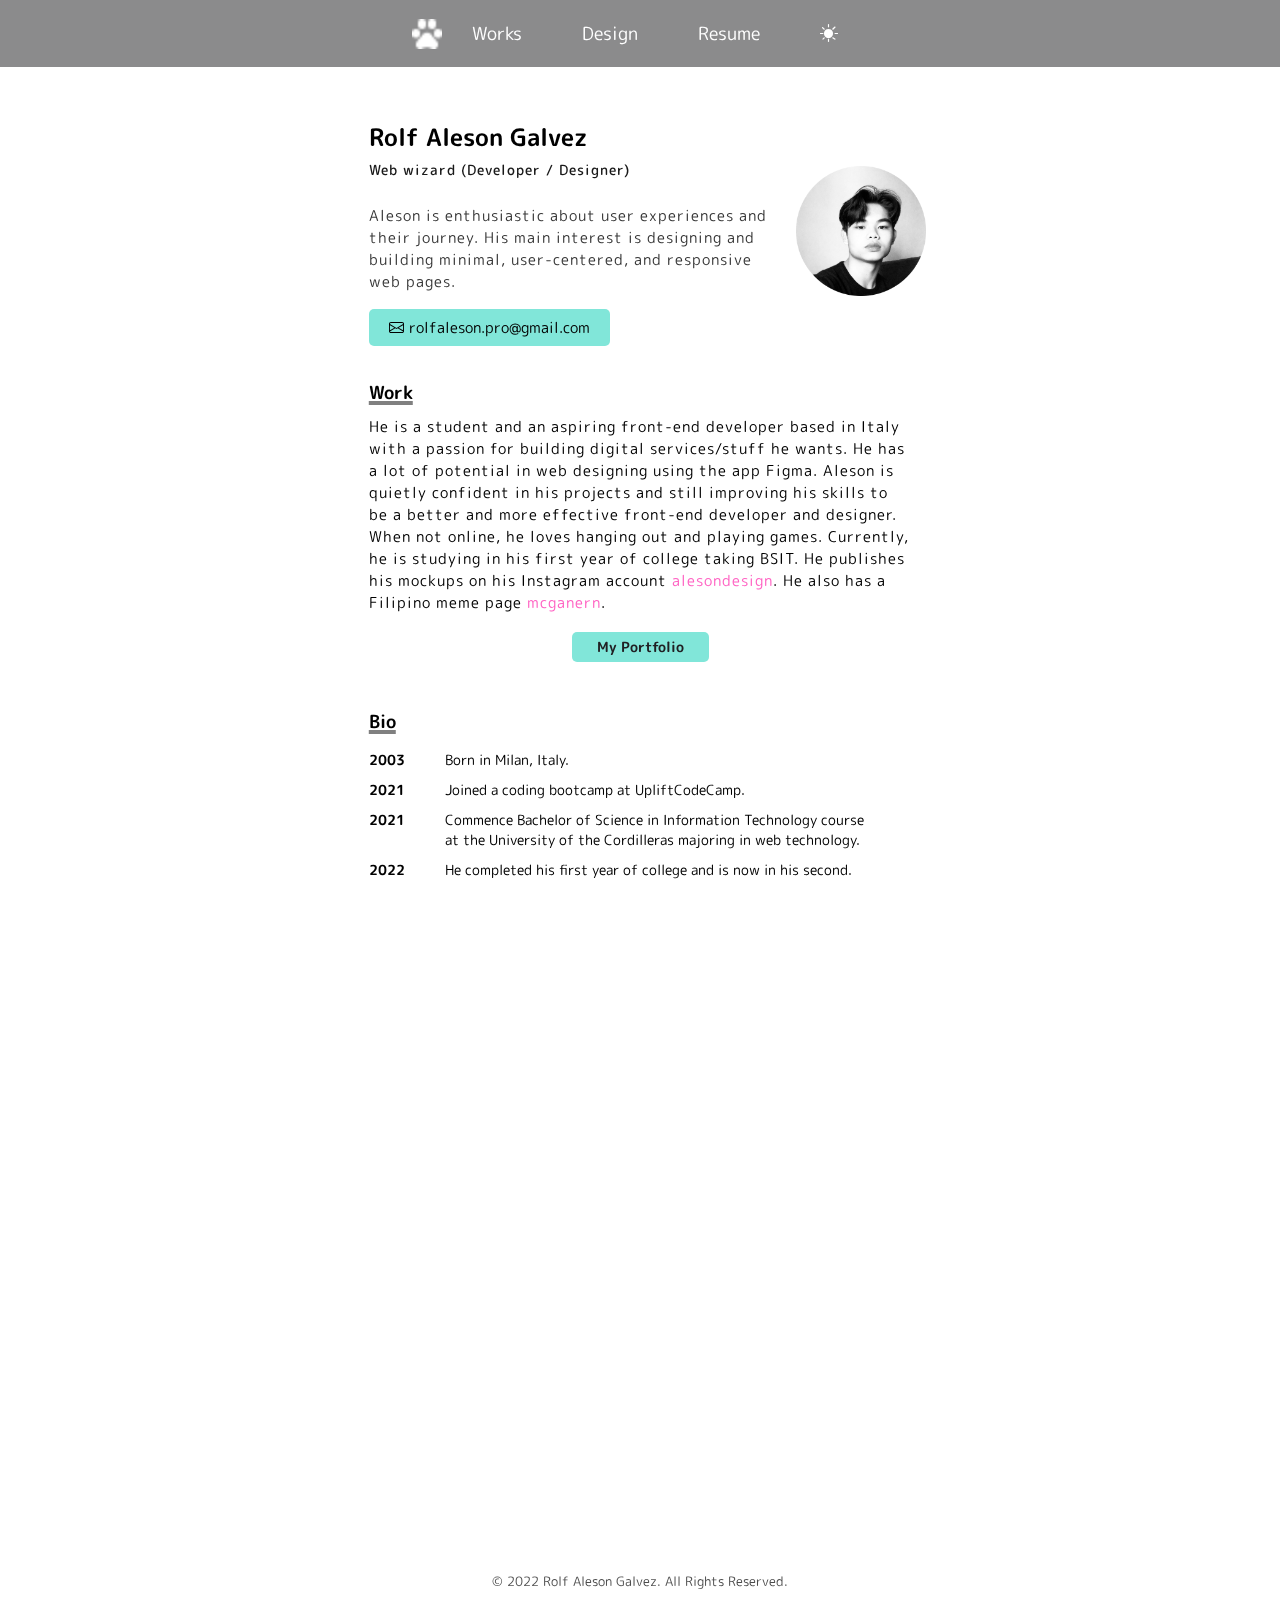
==== index.html @ 10080a2c "feat add new logo" ====
<!DOCTYPE html>
<html lang="en">
<head>
    <meta charset="UTF-8">
    <meta http-equiv="X-UA-Compatible" content="IE=edge">
    <meta name="viewport" content="width=device-width, initial-scale=1.0">
    <title>Rolf Aleson Galvez - Homepage</title>
    <link rel="shortcut icon" href="img/favicon.ico" type="image/x-icon">
    <link rel="stylesheet" href="css/home.css">
    <link href="https://fonts.googleapis.com/css2?family=M+PLUS+Rounded+1c:wght@400;500;900" rel="stylesheet">
    <link rel="stylesheet" href="https://cdn.jsdelivr.net/npm/bootstrap-icons@1.3.0/font/bootstrap-icons.css" />
    <link rel="stylesheet" href="https://cdnjs.cloudflare.com/ajax/libs/font-awesome/5.15.3/css/all.min.css"
        integrity="sha512-iBBXm8fW90+nuLcSKlbmrPcLa0OT92xO1BIsZ+ywDWZCvqsWgccV3gFoRBv0z+8dLJgyAHIhR35VZc2oM/gI1w=="
        crossorigin="anonymous" referrerpolicy="no-referrer" />
    <link href="https://unpkg.com/aos@2.3.1/dist/aos.css" rel="stylesheet">
    <link rel="stylesheet" href="https://cdnjs.cloudflare.com/ajax/libs/font-awesome/6.2.1/css/all.min.css">
    <script src="main.js" defer></script>
</head>
<body>
    <!-- NAVIGATION BAR -->
    <header class="header">
        <a href="index.html" class="logo"><img src="img/logo.png" alt=""></a>
        <input class="menu-btn" type="checkbox" id="menu-btn">
        <label class="menu-icon" for="menu-btn"><span class="nav-icon"></span></label>
        <ul class="menu">
            <li><a href="works.html">Works</a></li>
            <li><a href="design.html">Design</a></li>
            <li><a href="#">Resume</a></li>
            <li><a href="#"><i class="bi bi-brightness-high-fill" id="toggleDark"></i></a></li>
            <!-- <li><a href="#"><i class="fas fa-moon fa-1x"></i></a></li> -->
        </ul>  
    </header>

    <!-- HERO SECTION -->
    <div data-aos="fade-up"  data-aos-duration="1000" class="wrapper">
        <div class="section">
            <div class="profile-info">
                <div class="profile-left section">
                    <h1 class="title">Rolf Aleson Galvez</h1>
                    <p class="sub-title">Web wizard (Developer / Designer)</p>
                    <p>Aleson is enthusiastic about user experiences and their journey. His main interest is designing and building minimal,
                    user-centered, and responsive web pages.</p>
                    <a href="mailto:rolfaleson.pro@gmail.com"><i class="bi bi-envelope"></i>rolfaleson.pro@gmail.com</a>
                </div>
                <div class="profile-right">
                    <img src="img/profile.png" alt="picture of aleson">
                </div>
            </div>

            <!-- WORK SECTION -->
            <div class="section section-info">
                 <div class="work">
                    <h3>Work</h3>
                    <p>He is a student and an aspiring front-end developer based in Italy with a passion for building digital services/stuff he
                    wants. He has a lot of potential in web designing using the app Figma. Aleson is quietly confident in his projects and
                    still improving his skills to be a better and more effective front-end developer and designer. When not online, he loves
                    hanging out and playing games. Currently, he is studying in his first year of college taking BSIT. He publishes his
                    mockups on his Instagram account <a class="social-links"
                        href="https://www.instagram.com/alesondesign/?hl=en">alesondesign</a>. He also has a Filipino meme page
                         <a class="social-links" href="https://www.instagram.com/mcganern/?hl=en">mcganern</a>.</p>
                    <div class="button">
                        <a class="btn" href="works.html">My Portfolio</a>
                    </div>
                 </div>
            </div>

            <!-- BIO -->
            <div  data-aos="fade-up"  data-aos-duration="1000" class="section section-info">
                <div class="bio">
                    <h3>Bio</h3>
                    <div class="date">
                        <div class="personal-date-info">
                            <div class="date year">2003</div>
                            <div class="date-info">Born in Milan, Italy.</div>
                        </div>
                        <div class="personal-date-info">
                            <div class="date year">2021</div>
                            <div class="date-info">Joined a coding bootcamp at UpliftCodeCamp.</div>
                        </div>
                        <div class="personal-date-info">
                            <div class="date year">2021</div>
                            <div class="date-info">Commence Bachelor of Science in Information Technology course at the University of the Cordilleras majoring in web
                            technology.</div>
                        </div>
                        <div class="personal-date-info">
                            <div class="date year">2022</div>
                            <div class="date-info">He completed his first year of college and is now in his second.</div>
                        </div>
                    </div>
                </div>
            </div>
            <!-- I LOVE -->
            <div  data-aos="fade-up"  data-aos-duration="1000" class="section section-info">
                <div class="work">
                    <h3>I Love</h3>
                    <p>Coding, <a href="https://www.instagram.com/alesondesign/?hl=en" class="social-links">Design</a>, Anime(アニメ),
                        <a href="https://www.instagram.com/alesoncreator/?hl=en" class="social-links">Photography</a>, Sports,
                        Documentaries, <a href="https://open.spotify.com/user/2cn4e4oqsrw6fk15y2fbo2jsf?si=5985468e81e64060"
                            class="social-links">Music</a>, Watching things that I don't understand.
                    </p>
                </div>
            </div>
            <!-- SOCIAL MEDIA -->
            <div  data-aos="fade-up"  data-aos-duration="1000" class="section section-info">
                <div class="social-media">
                    <h3>On the web</h3>
                    <div class="social">
                        <div class="social-accounts">
                            <div class="social-left">
                               <a href="https://github.com/alesonpro"><img src="img/github-icon.png" alt="github logo"></a> 
                            </div>
                            <div class="social-right">
                               <a href="https://github.com/alesonpro">@alesongalvezpro</a> 
                            </div>
                        </div>
                    </div>
                    <div class="social">
                        <div class="social-accounts">
                            <div class="social-left">
                               <a href="https://twitter.com/alesonnnnnnn"><img src="img/twitter-icon.png" alt="twitter logo"></a>
                            </div>
                            <div class="social-right">
                                <a href="https://twitter.com/alesonnnnnnn">@alesonnnnnnn</a>
                            </div>
                        </div>
                    </div>
                    <div class="social">
                        <div class="social-accounts">
                            <div class="social-left">
                               <a href="https://www.instagram.com/alesondesign/?hl=en"><img src="img/instagram-icon.png" alt="instagram logo"></a> 
                            </div>
                            <div class="social-right">
                                <a href="https://www.instagram.com/alesondesign/?hl=en">@alesondesign</a>
                            </div>
                        </div>
                    </div>
                    <div class="social">
                        <div class="social-accounts">
                            <div class="social-left">
                               <a href="https://www.instagram.com/alesondesign/?hl=en"><img src="img/behance-icon.png" alt="behance logo"></a> 
                            </div>
                            <div class="social-right">
                                <a href="https://www.behance.net/alesongalvez">@alesongalvez</a>
                            </div>
                        </div>
                    </div>
                </div>
            </div>
            <div  data-aos="fade-up"  data-aos-duration="1000" class="section section-info">
                <div class="personal-info-section">
                    <div class="homepage-design">
                        <div class="landing-page">
                            <a target="_blank"  href="https://www.behance.net/gallery/149186911/Oyster-Sea-Food-Website"><img class="responsive-image" src="img/home-img-1.png" alt=""></a>
                            <p>Sea Food Restaurant Landing</p>
                        </div>
                        <div class="landing-page">
                            <a target="_blank" href="https://www.behance.net/gallery/149095349/Healthy-Food-Website"><img class="responsive-image" src="img/home-img-2.png" alt=""></a>
                            <p>Vegan Restaurant Landing</p>
                        </div>
                    </div>
                    <div class="button">
                        <a class="btn" href="design.html">Designs</a>
                    </div>
                </div>
            </div>
            <footer>
                <p>© 2022 Rolf Aleson Galvez. All Rights Reserved.</p>
            </footer>
        </div>
    </div> 
</body>
<script src="https://unpkg.com/aos@next/dist/aos.js"></script>
<script>
    AOS.init();
</script>
</html>
---- css/home.css ----
*{
    margin: 0;
    padding: 0;
    box-sizing: border-box;
}


:root{
    --primary: #81E6D9;
    --secondary: #FF63C3;
    --background: #202023;
    --header: #303033;
    --line: #525252;
}

body{
    background-color: var(--background);
    color: white;
    font-family: 'M PLUS Rounded 1c', sans-serif;
    font-size: 18px;
    width: 100%;
    height: 100vh;
}

/* NAVIGATION BAR */
a{
    color: white;
}

.header{
    background-color: var(--header);
    width: 100%;
}

.header ul{
    list-style: none;
    overflow: hidden;
}

.header ul a{
    display: inline-block;
    text-decoration: none;
    padding: 15px;
}

.header ul a:hover{
    text-decoration: underline;
}

.header .logo img{
    width: 30px;
    height: 30px;
}


.header .menu{
    clear: both;
    max-height: 0;
    transition: max-height .2s ease-out;
}

.header .menu-icon{
    padding: 28px 20px;
    position: relative;
    float: right;
    cursor: pointer;
}

.header .menu-icon .nav-icon{
    background: white;
    display: block;
    height: 2px;
    width: 18px;
    position: relative; 
    transition: background .2s ease-out;
}

.header .menu-icon .nav-icon::before{
    background: white;
    content: "";
    display: block;
    height: 100%;
    width: 100%;
    position: absolute;
    transition: all .2s ease-out;
    top: 5px;
}

.header .menu-icon .nav-icon::after{
    background: white;
    content: "";
    display: block;
    height: 100%;
    width: 100%;
    position: absolute;
    transition: all .2s ease-out;
    top: -5px;
}

.header .menu-btn{
    display: none;
}

/* TRANSITION BURGER MENU */

.header .menu-btn:checked ~ .menu{
    max-height: 240px;
}

.header .menu-btn:checked~ .menu-icon .nav-icon{
    background: transparent;
}
.header .menu-btn:checked~ .menu-icon .nav-icon::before{
    transform: rotate(-45deg);
    top:0;
}
.header .menu-btn:checked~ .menu-icon .nav-icon::after{
    transform: rotate(45deg);
    top:0;
}


/* HERO SECTION */
.wrapper{
    width: 100%;
    height: 100%;
}

.section{
    margin: 0 auto;
    padding: 0.9rem;
    max-width: 600px;
}

.section .profile-left .title{
    font-size: 24px;
}

.section .profile-left .sub-title{
    font-size: 14px;
    font-weight: 500;
    line-height: 10px;
    opacity: 0.9;
}

.section .profile-left p{
    font-size: 15px;
    padding: 10px 0;
    letter-spacing: 1px;
    opacity: 0.8;
}

.section .profile-left a{
    font-size: 15px;
    color: var(--primary);
    padding: 10px 0;
}

.profile-info i{
    padding-right: 5px;
}

.profile-right{
    padding-top: 10px;
    text-align: center;
}

.section .profile-right img{
    width: 100%;
    max-width: 130px;
    padding: 10px 0;
}

/* SECTIONS */

/* work */
.section-info h3{
    padding: 10px 0;
    font-size: 18px;
    text-decoration: underline 4px grey;
}

.section-info p{
    font-size: 15px;
    letter-spacing: 1px;
    font-weight: 400;
}

.section-info .social-links{
    color: var(--secondary);
    text-decoration: none;
}

.section-info .social-links:hover{
    text-decoration: underline;
}

.section-info .button{
    display: flex;
    margin-top: 10px;
    justify-content: center;
    align-items: center;
    padding: 8px 0;
    font-size: 14px;
    
}

.section-info .button .btn{
    background-color: var(--primary);
    border-radius: 5px;
    padding: 5px 25px;
    text-decoration: none;
    font-weight: bold;
    color: var(--background);
}

.section-info .button .btn:hover {
    transition: 0.4s ease;
    background-color: #2ADAC3;
}

/* bio */
.personal-date-info {
    display: flex;
    height: 100%;
    align-items: baseline;
    padding: 5px 0;
}

.date {
    font-size: 15px;
    font-weight: bold;
    margin-right: 40px;
    font-weight: 500;
}

.year{
    font-weight: bold;
}

.date-info{
    font-weight: 400;
}

/* social-media */

.social {
    display: flex;
    align-items: center;
    width: 100%;
}

.social-accounts:hover{
    background-color: #81e6d92f;
    border-radius: 5px;
    padding:10px;
}

.social-left img {
    width: 18px;
    height: auto;
    vertical-align: middle;
    cursor: pointer;
}

.social-right a{
    font-size: 15px;
    text-decoration:none;
    cursor: pointer;
    color: var(--primary)
}

.social-accounts {
    display: flex;
    align-items: center;
    gap: 1.3rem;
    height: 100%;
    padding: 10px 0;
}

/* homepage-landing */
.homepage-design {
    display: flex;
    flex-direction: column;
    align-items: center;
    justify-content: center;
    margin-top: 30px;
    gap: 1rem;
}

.homepage-design img {
    max-width: 350px;
    width: 100%;
    height: auto
}

.landing-page p{
    font-size: 13px;
    text-align: center;
}


/* footer-section*/
footer p {
    text-align: center;
    font-size: 13px;
    opacity: 0.7;
    margin-top: 20px;
    height: 50px;
}

/* MEDIA QUERY */

/* NAVIGATION BAR */

/* this size is for ipad resolution 
   above 768px
*/
@media (min-width: 768px){
    .header{
        display: flex;
        justify-content: center; 
        position: fixed;
        z-index: 100;
        background: #20202385;
        backdrop-filter: blur(10px);
    }

    .header .logo{
        font-size: 12px;
        display: flex;
        align-items: center;
    }

    .header li{
        float: left;
    }

    .header li a{
        padding: 20px 30px;
    }

    .header .menu{
        clear: none;
        float: right;
        max-height: none;
    }

    .header .menu-icon{
        display: none;
    }

    .date {
        font-size: 14px;
        margin-right: 40px;
        font-weight: 500;
    }

    .year {
        font-weight: bold;
    }


    /* HERO SECTION */
    .profile-info{
        display: flex;
        justify-content: center;
        align-items: center;
        margin-top: 10vh;
    }

    .profile-info .profile-right img{
        width: 300px;
    }

    .profile-info .profile-left p{
        padding-bottom: 20px;
    }
    
    .section .profile-left a {
        font-size: 15px;
        font-weight: 400;
        color: black;
        background-color: var(--primary);
        border-radius: 5px;
        padding: 8px 20px;
        text-decoration: none;
    }

    .section .profile-left a:hover {
        transition: 0.4s ease;
        background-color: #2ADAC3;
    }

  

    .homepage-design {
        display: flex;
        flex-direction: row;
        align-items: center;
        justify-content: center;
        margin-top: 10px;
        gap: 1rem;
    }

    .homepage-design img {
        width: 100%;
        height: auto
    }

    .landing-page p {
        text-align: center;
    }

}
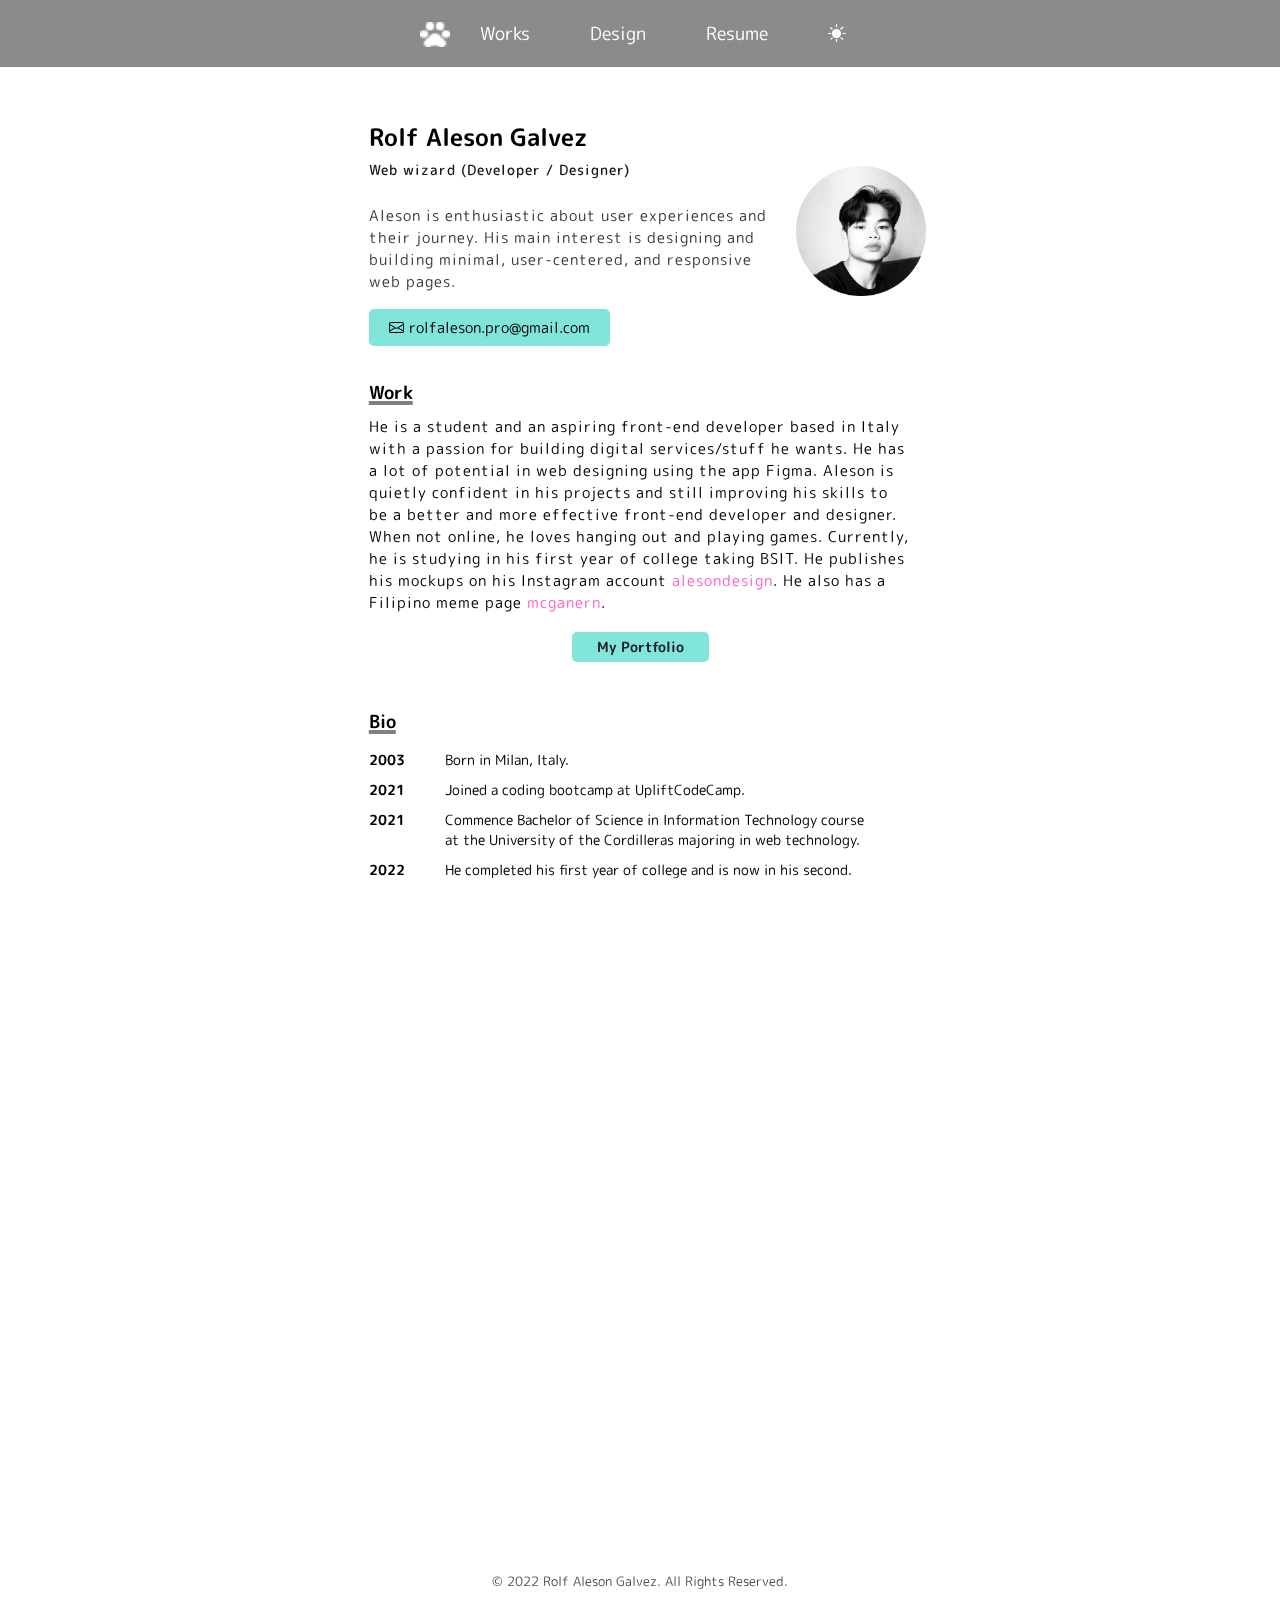
==== commit ea687934: "feat add resume link" ====
--- a/index.html
+++ b/index.html
@@ -25,9 +25,8 @@
         <ul class="menu">
             <li><a href="works.html">Works</a></li>
             <li><a href="design.html">Design</a></li>
-            <li><a href="#">Resume</a></li>
+            <li><a href="resume.pdf" target="_blank">Resume</a></li>
             <li><a href="#"><i class="bi bi-brightness-high-fill" id="toggleDark"></i></a></li>
-            <!-- <li><a href="#"><i class="fas fa-moon fa-1x"></i></a></li> -->
         </ul>  
     </header>
 
--- a/css/home.css
+++ b/css/home.css
@@ -49,9 +49,11 @@
 
 .header .logo img{
     width: 30px;
-    height: 30px;
-}
-
+    height: 25px;
+    margin-top: 15px;
+    margin-left: 15px;
+    margin-right: auto;
+}
 
 .header .menu{
     clear: both;
@@ -332,6 +334,14 @@
         align-items: center;
     }
 
+    .header .logo img {
+        width: 30px;
+        height: 25px;
+        margin-top: 1px;
+        margin-left: 15px;
+        margin-right: auto;
+    }
+
     .header li{
         float: left;
     }
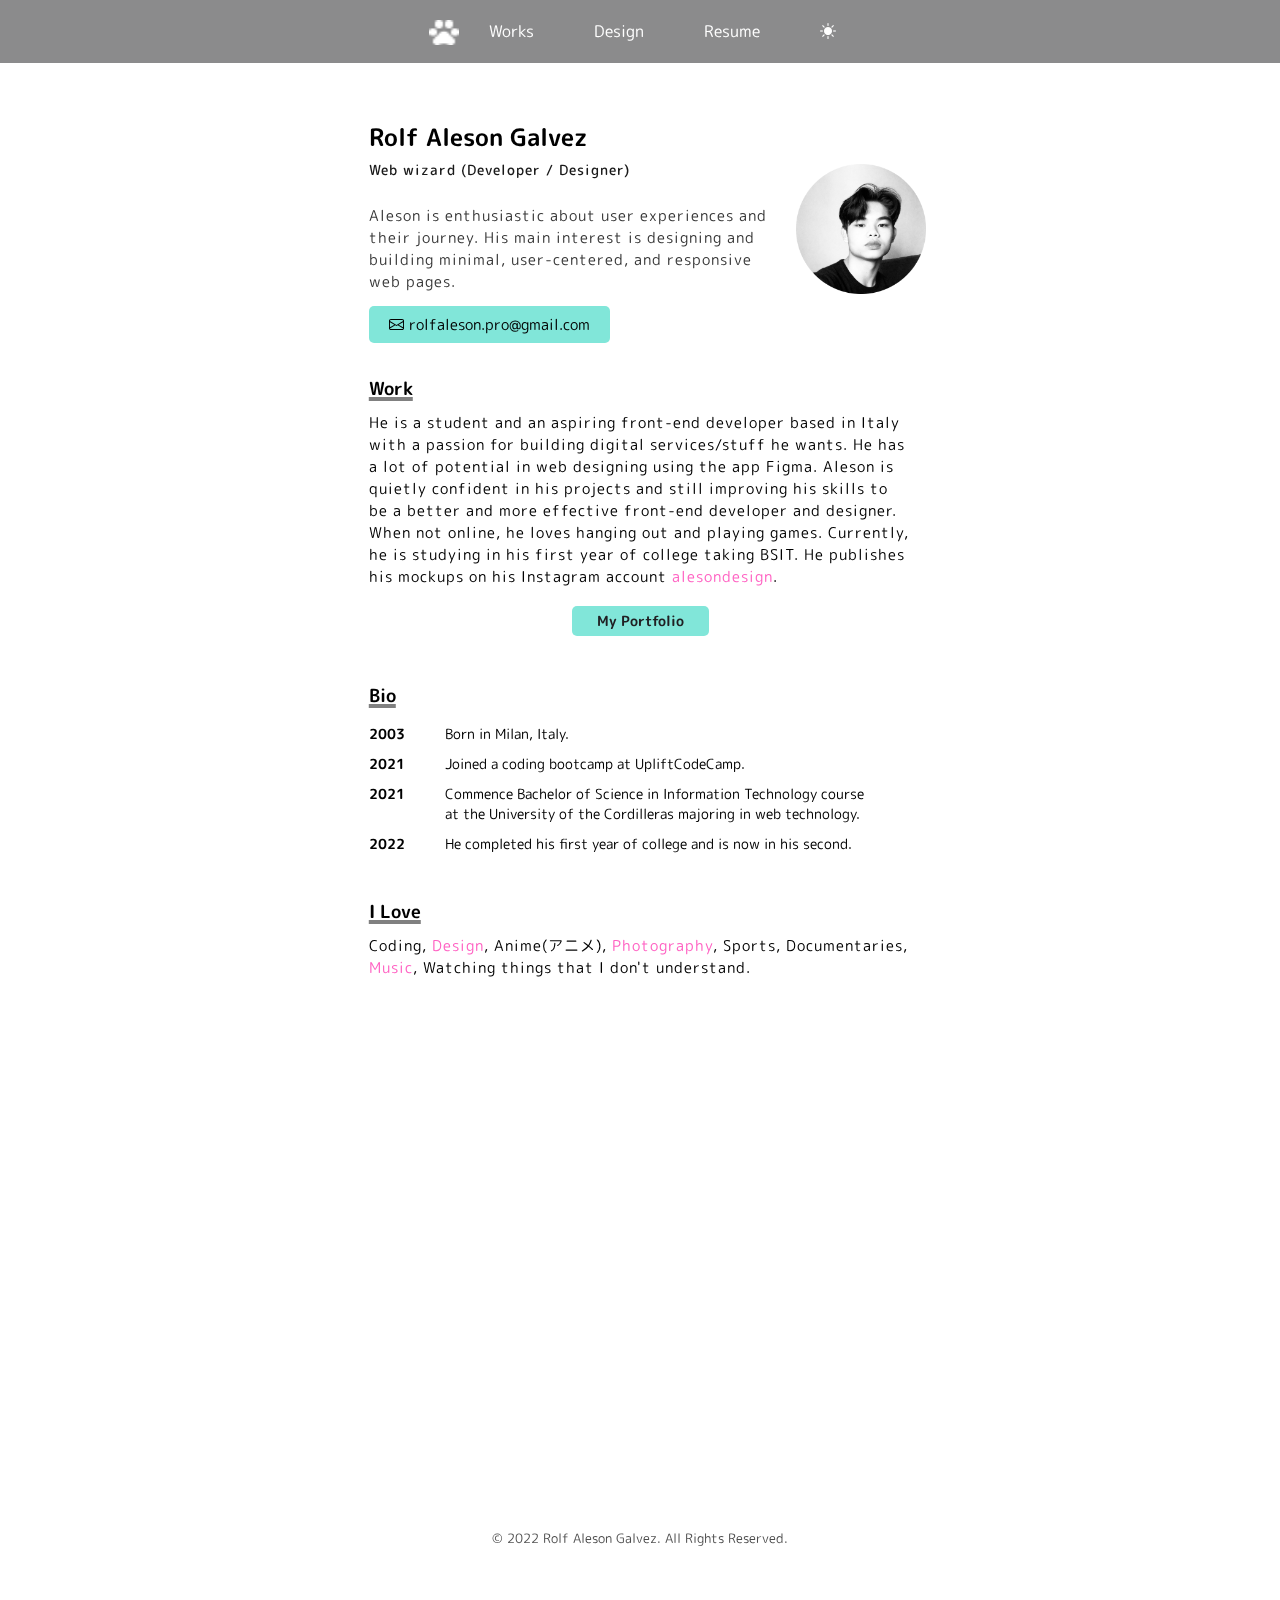
==== commit 3f9537f2: "feat changed work section" ====
--- a/index.html
+++ b/index.html
@@ -55,8 +55,7 @@
                     still improving his skills to be a better and more effective front-end developer and designer. When not online, he loves
                     hanging out and playing games. Currently, he is studying in his first year of college taking BSIT. He publishes his
                     mockups on his Instagram account <a class="social-links"
-                        href="https://www.instagram.com/alesondesign/?hl=en">alesondesign</a>. He also has a Filipino meme page
-                         <a class="social-links" href="https://www.instagram.com/mcganern/?hl=en">mcganern</a>.</p>
+                        href="https://www.instagram.com/alesondesign/?hl=en">alesondesign</a>.</p>
                     <div class="button">
                         <a class="btn" href="works.html">My Portfolio</a>
                     </div>
--- a/css/home.css
+++ b/css/home.css
@@ -17,7 +17,7 @@
     background-color: var(--background);
     color: white;
     font-family: 'M PLUS Rounded 1c', sans-serif;
-    font-size: 18px;
+    font-size: 16px;
     width: 100%;
     height: 100vh;
 }
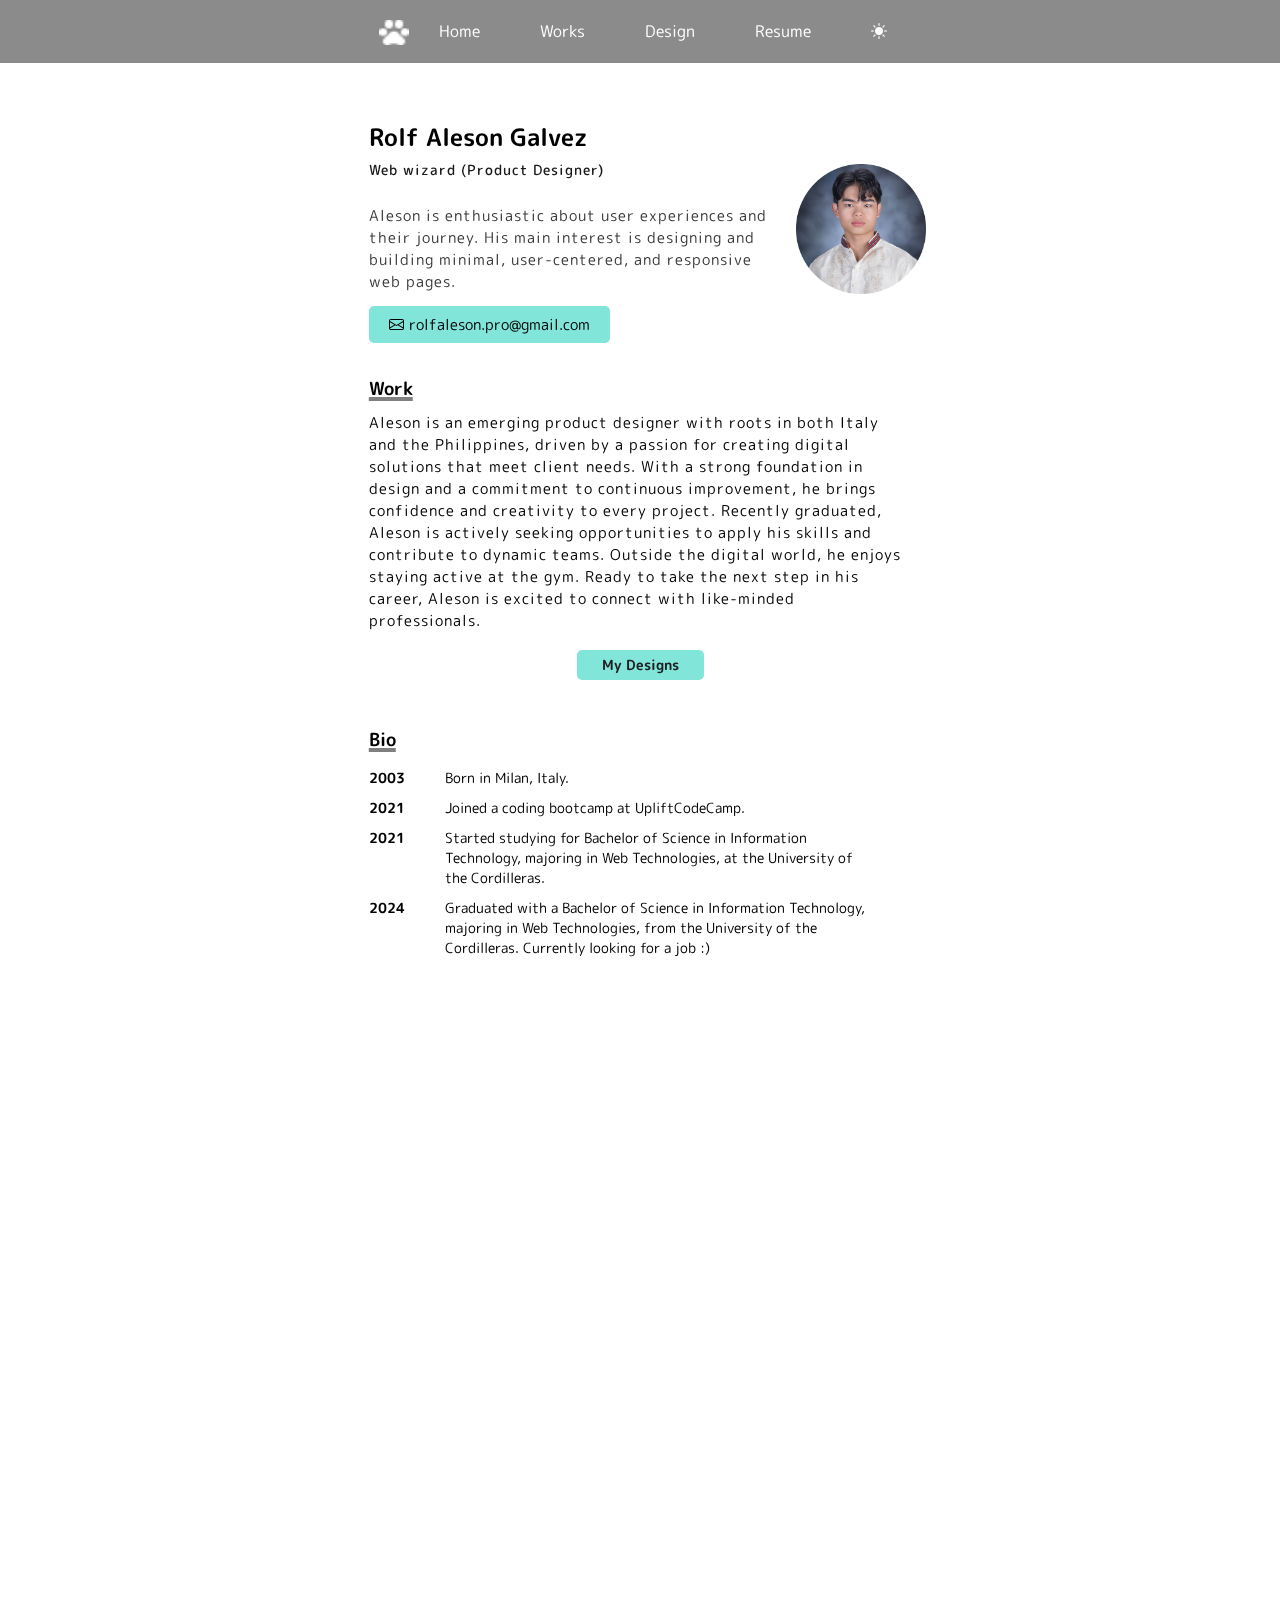
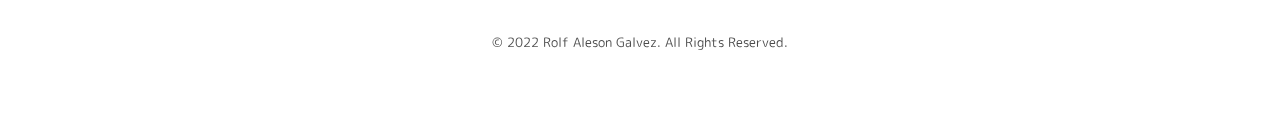
==== commit f361870b: "added changes a new link on the navbar, updated informations toindex, design, and works" ====
--- a/index.html
+++ b/index.html
@@ -23,6 +23,7 @@
         <input class="menu-btn" type="checkbox" id="menu-btn">
         <label class="menu-icon" for="menu-btn"><span class="nav-icon"></span></label>
         <ul class="menu">
+            <li><a href="index.html">Home</a></li>
             <li><a href="works.html">Works</a></li>
             <li><a href="design.html">Design</a></li>
             <li><a href="resume.pdf" target="_blank">Resume</a></li>
@@ -36,13 +37,13 @@
             <div class="profile-info">
                 <div class="profile-left section">
                     <h1 class="title">Rolf Aleson Galvez</h1>
-                    <p class="sub-title">Web wizard (Developer / Designer)</p>
+                    <p class="sub-title">Web wizard (Product Designer)</p>
                     <p>Aleson is enthusiastic about user experiences and their journey. His main interest is designing and building minimal,
                     user-centered, and responsive web pages.</p>
                     <a href="mailto:rolfaleson.pro@gmail.com"><i class="bi bi-envelope"></i>rolfaleson.pro@gmail.com</a>
                 </div>
                 <div class="profile-right">
-                    <img src="img/profile.png" alt="picture of aleson">
+                    <img src="img/profile_1.png" alt="picture of aleson">
                 </div>
             </div>
 
@@ -50,14 +51,13 @@
             <div class="section section-info">
                  <div class="work">
                     <h3>Work</h3>
-                    <p>He is a student and an aspiring front-end developer based in Italy with a passion for building digital services/stuff he
-                    wants. He has a lot of potential in web designing using the app Figma. Aleson is quietly confident in his projects and
-                    still improving his skills to be a better and more effective front-end developer and designer. When not online, he loves
-                    hanging out and playing games. Currently, he is studying in his first year of college taking BSIT. He publishes his
-                    mockups on his Instagram account <a class="social-links"
-                        href="https://www.instagram.com/alesondesign/?hl=en">alesondesign</a>.</p>
+                    <p>Aleson is an emerging product designer with roots in both Italy and the Philippines, driven by a passion for creating
+                    digital solutions that meet client needs. With a strong foundation in design and a commitment to continuous improvement,
+                    he brings confidence and creativity to every project. Recently graduated, Aleson is actively seeking opportunities to
+                    apply his skills and contribute to dynamic teams. Outside the digital world, he enjoys staying active at the gym. Ready
+                    to take the next step in his career, Aleson is excited to connect with like-minded professionals. </p>
                     <div class="button">
-                        <a class="btn" href="works.html">My Portfolio</a>
+                        <a class="btn" href="design.html">My Designs</a>
                     </div>
                  </div>
             </div>
@@ -77,12 +77,13 @@
                         </div>
                         <div class="personal-date-info">
                             <div class="date year">2021</div>
-                            <div class="date-info">Commence Bachelor of Science in Information Technology course at the University of the Cordilleras majoring in web
-                            technology.</div>
+                            <div class="date-info">Started studying for Bachelor of Science in Information Technology, majoring in Web Technologies, at the University
+                            of the Cordilleras.</div>
                         </div>
                         <div class="personal-date-info">
-                            <div class="date year">2022</div>
-                            <div class="date-info">He completed his first year of college and is now in his second.</div>
+                            <div class="date year">2024</div>
+                            <div class="date-info">Graduated with a Bachelor of Science in Information Technology, majoring in Web Technologies, from the University of the
+                            Cordilleras. Currently looking for a job :)</div>
                         </div>
                     </div>
                 </div>
@@ -115,10 +116,10 @@
                     <div class="social">
                         <div class="social-accounts">
                             <div class="social-left">
-                               <a href="https://twitter.com/alesonnnnnnn"><img src="img/twitter-icon.png" alt="twitter logo"></a>
+                               <a href="https://www.linkedin.com/in/aleson-galvez/"><img src="img/linkedln-icon.png" alt="twitter logo"></a>
                             </div>
                             <div class="social-right">
-                                <a href="https://twitter.com/alesonnnnnnn">@alesonnnnnnn</a>
+                                <a href="https://www.linkedin.com/in/aleson-galvez/">@rolfalesongalvez</a>
                             </div>
                         </div>
                     </div>
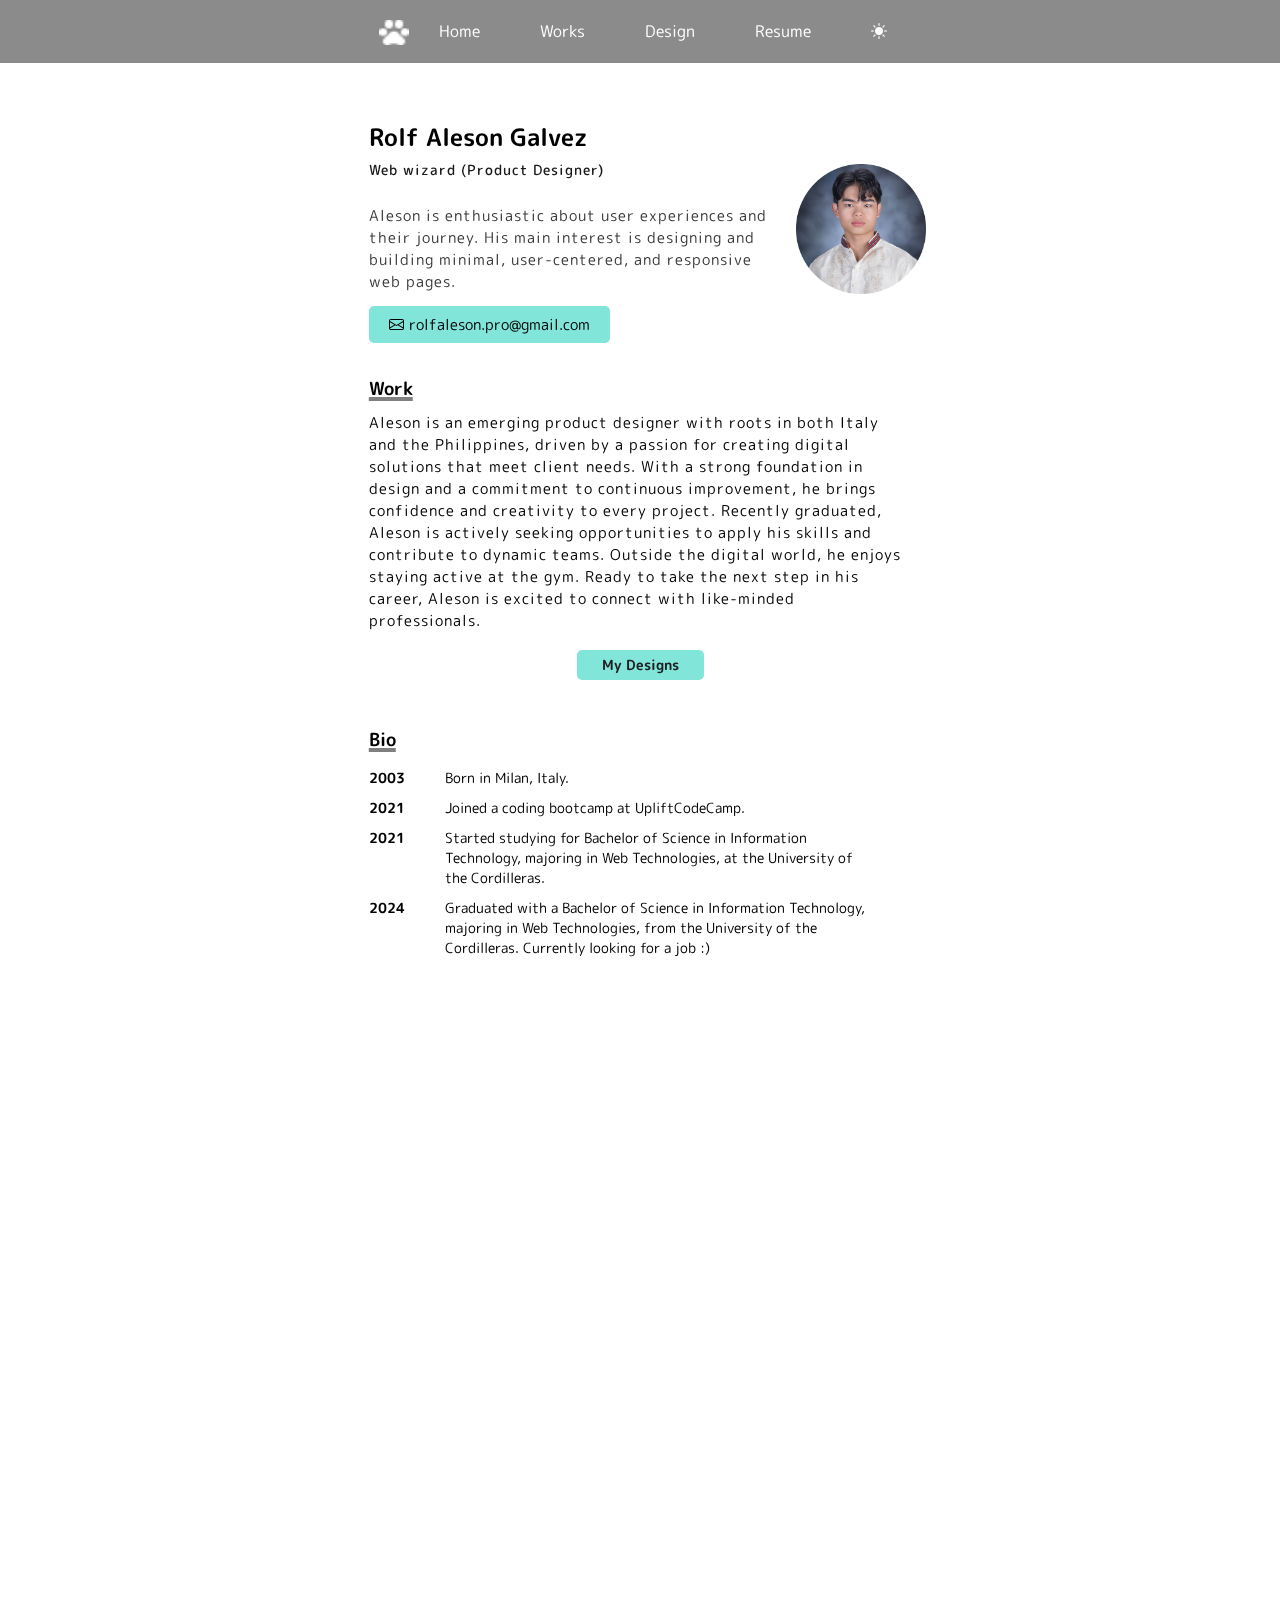
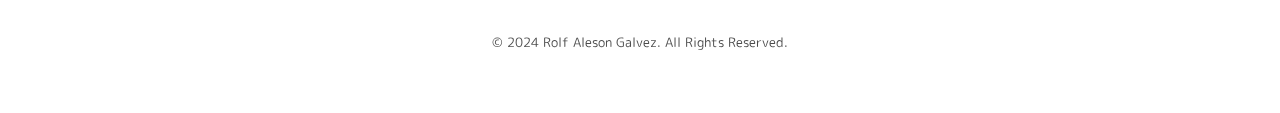
==== commit 79399af0: "fixed some information and changed the copyright date" ====
--- a/index.html
+++ b/index.html
@@ -92,10 +92,10 @@
             <div  data-aos="fade-up"  data-aos-duration="1000" class="section section-info">
                 <div class="work">
                     <h3>I Love</h3>
-                    <p>Coding, <a href="https://www.instagram.com/alesondesign/?hl=en" class="social-links">Design</a>, Anime(アニメ),
-                        <a href="https://www.instagram.com/alesoncreator/?hl=en" class="social-links">Photography</a>, Sports,
+                    <p><a href="https://www.instagram.com/alesondesign/?hl=en" class="social-links">Designing</a>, Gym, Anime(アニメ),
+                        <a href="https://www.instagram.com/alesoncreator/?hl=en" class="social-links">Photography</a>,
                         Documentaries, <a href="https://open.spotify.com/user/2cn4e4oqsrw6fk15y2fbo2jsf?si=5985468e81e64060"
-                            class="social-links">Music</a>, Watching things that I don't understand.
+                            class="social-links">Music</a>, and Watching things that I don't understand.
                     </p>
                 </div>
             </div>
@@ -163,7 +163,7 @@
                 </div>
             </div>
             <footer>
-                <p>© 2022 Rolf Aleson Galvez. All Rights Reserved.</p>
+                <p>© 2024 Rolf Aleson Galvez. All Rights Reserved.</p>
             </footer>
         </div>
     </div> 
--- a/css/home.css
+++ b/css/home.css
@@ -40,7 +40,7 @@
 .header ul a{
     display: inline-block;
     text-decoration: none;
-    padding: 15px;
+    padding: 8px;
 }
 
 .header ul a:hover{
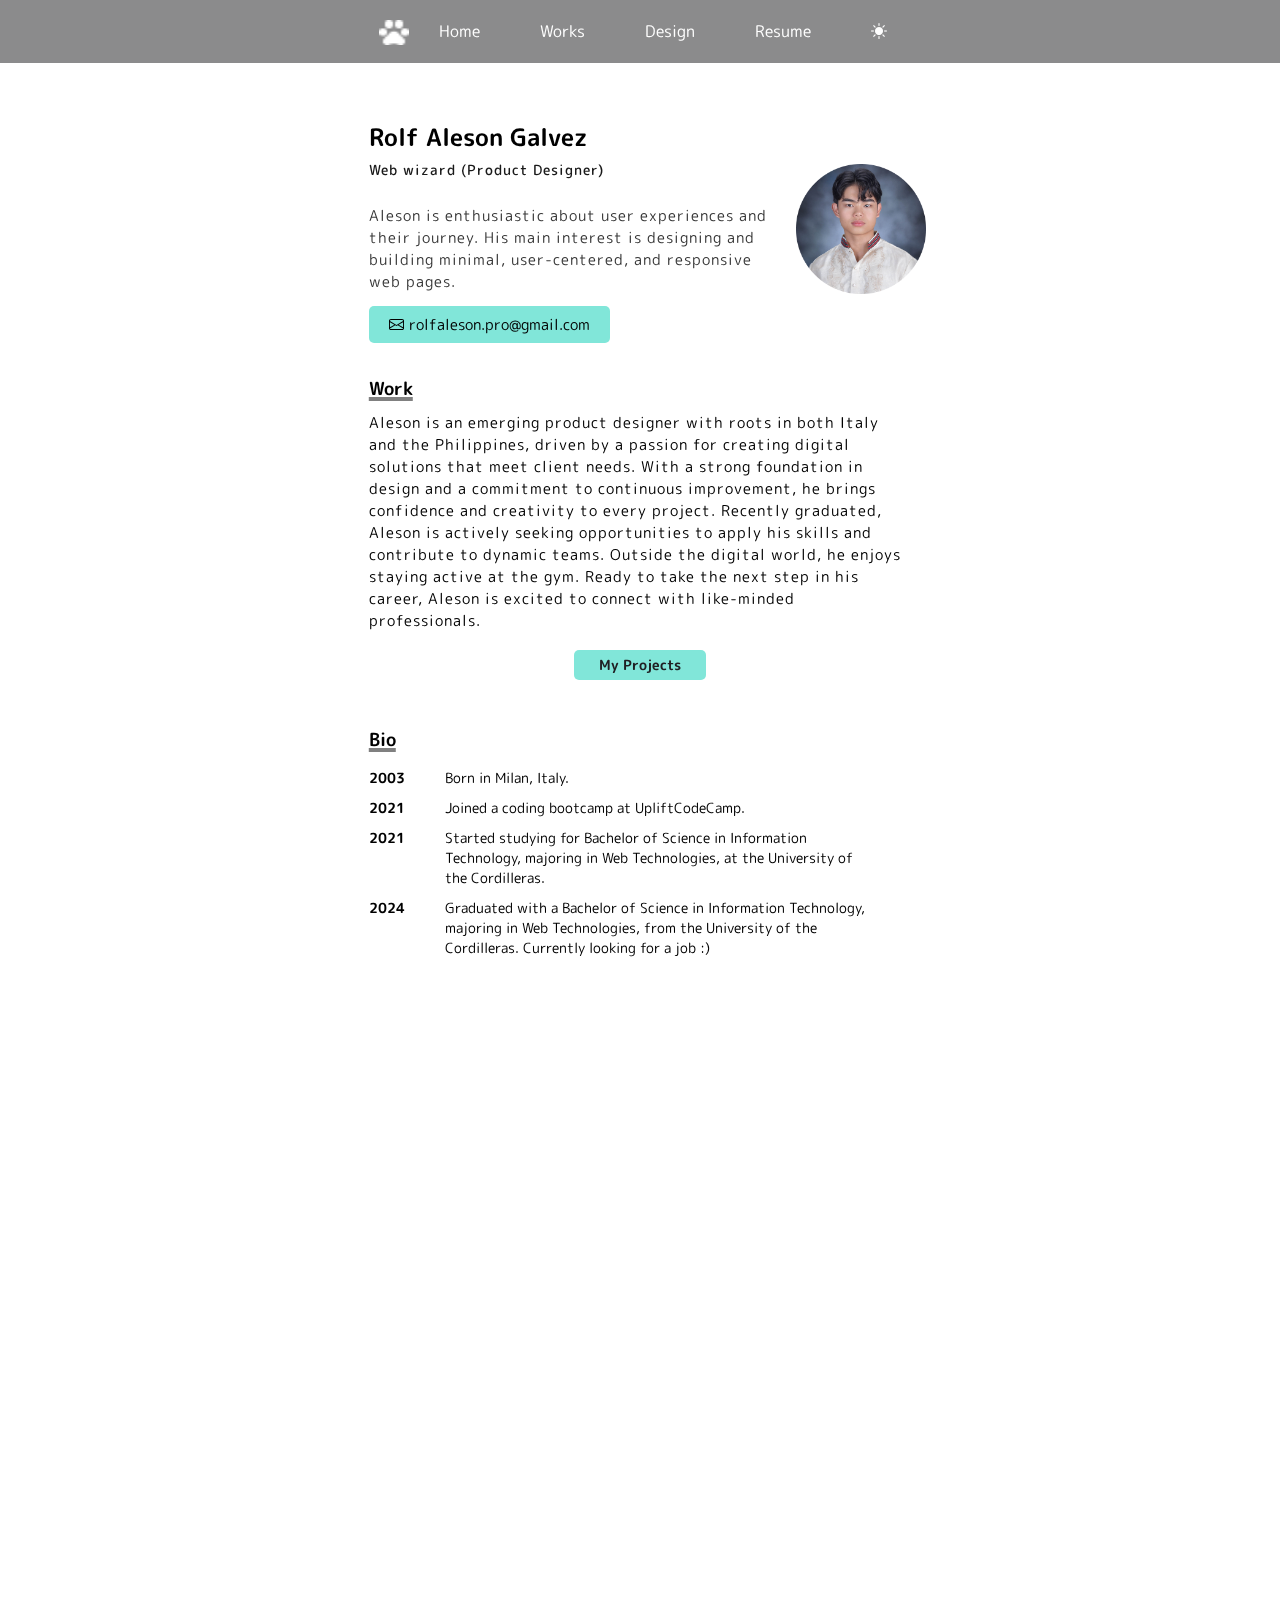
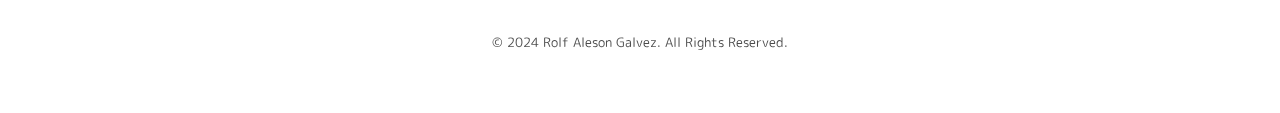
==== commit 5d2ba50b: "fixed button" ====
--- a/index.html
+++ b/index.html
@@ -57,7 +57,7 @@
                     apply his skills and contribute to dynamic teams. Outside the digital world, he enjoys staying active at the gym. Ready
                     to take the next step in his career, Aleson is excited to connect with like-minded professionals. </p>
                     <div class="button">
-                        <a class="btn" href="design.html">My Designs</a>
+                        <a class="btn" href="design.html">My Projects</a>
                     </div>
                  </div>
             </div>
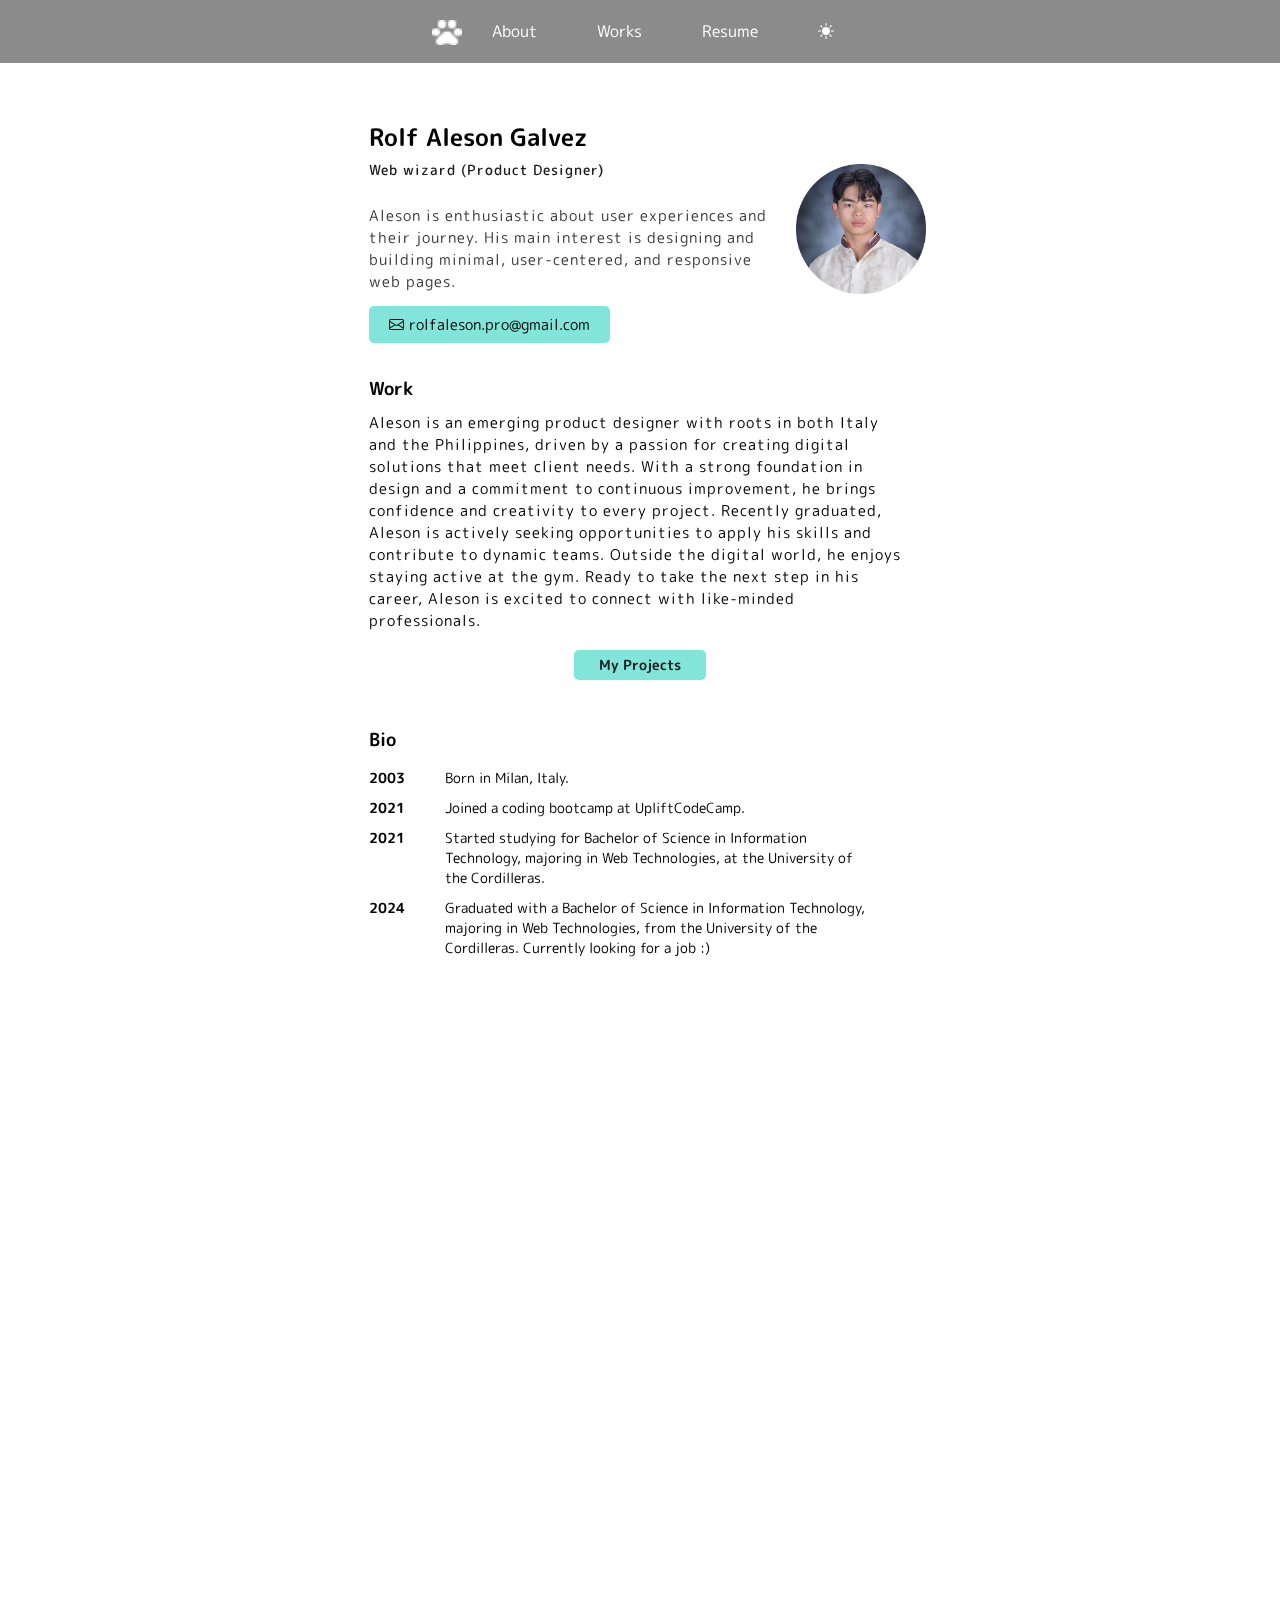
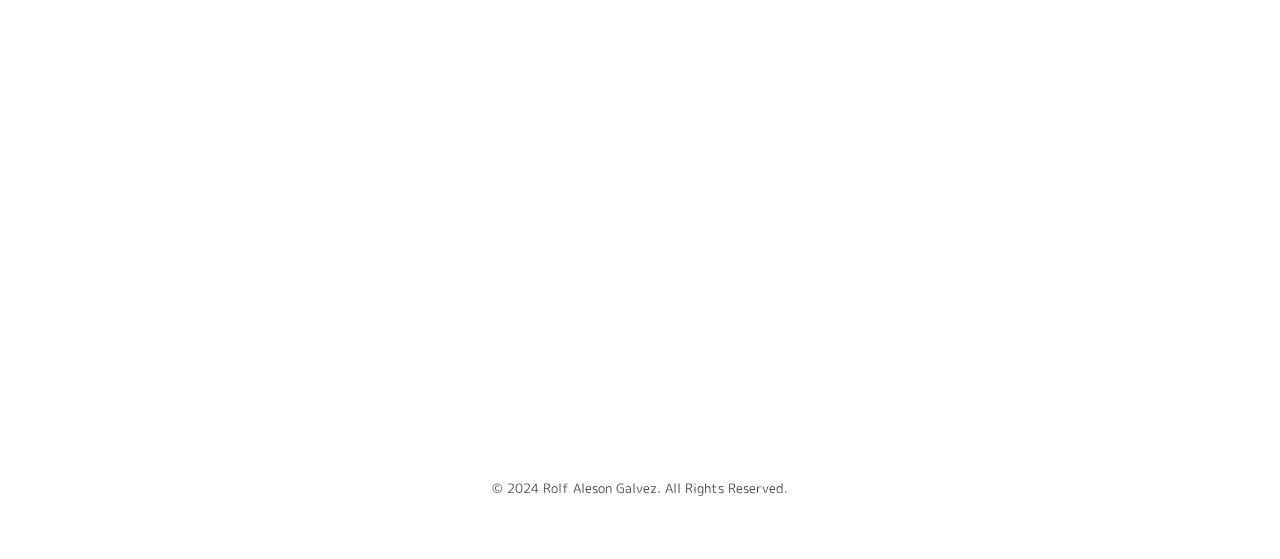
==== commit 557bd4d0: "remove the works.html, added design principles in the bio section, added real world projects" ====
--- a/index.html
+++ b/index.html
@@ -23,9 +23,9 @@
         <input class="menu-btn" type="checkbox" id="menu-btn">
         <label class="menu-icon" for="menu-btn"><span class="nav-icon"></span></label>
         <ul class="menu">
-            <li><a href="index.html">Home</a></li>
-            <li><a href="works.html">Works</a></li>
-            <li><a href="design.html">Design</a></li>
+            <li><a href="index.html">About</a></li>
+            <!-- <li><a href="works.html">Works</a></li> -->
+            <li><a href="design.html">Works</a></li>
             <li><a href="resume.pdf" target="_blank">Resume</a></li>
             <li><a href="#"><i class="bi bi-brightness-high-fill" id="toggleDark"></i></a></li>
         </ul>  
@@ -88,6 +88,31 @@
                     </div>
                 </div>
             </div>
+            <!-- DESIGN PRINCIPLES -->
+            <div data-aos="fade-up" data-aos-duration="1000" class="section section-info">
+               <h3>My Design Principles</h3>
+               <div class="design-principles">
+                   <p>"Kanso" - Simplicity with Purpose</p>
+                    <p>Aleson believe that <span class="highlight">simplicity is powerful</span>. He aim to create clean, intuitive designs that strip away unnecessary complexity,
+                    allowing users to navigate effortlessly.</p>
+               </div>
+               <div class="design-principles">
+                   <p>Details, details, details</p>
+                    <p>He believes that the <span class="highlight">finer details</span> of a product are a direct reflection of its brand. Every element—from precise spacing
+                    to thoughtfully chosen typography—should be meticulously crafted to create a cohesive and impactful identity.</p>
+               </div>
+               <div class="design-principles">
+                   <p>Design Consistency for Trust</p>
+                    <p>Consistency is his key to building trust. By maintaining a <span class="highlight">cohesive design</span> system—from typography to color schemes and
+                    interactions.</p>
+               </div>
+               <div class="design-principles">
+                   <p>"Kaizen" - Continuous Improvement</p>
+                    <p>Just like the concept of "Kaizen" <span class="highlight">(continuous improvement)</span>, Aleson embrace iterative design. He believe that the best designs
+                    come from ongoing refinement.</p>
+               </div>
+            </div>
+
             <!-- I LOVE -->
             <div  data-aos="fade-up"  data-aos-duration="1000" class="section section-info">
                 <div class="work">
@@ -157,9 +182,9 @@
                             <p>Vegan Restaurant Landing</p>
                         </div>
                     </div>
-                    <div class="button">
+                    <!-- <div class="button">
                         <a class="btn" href="design.html">Designs</a>
-                    </div>
+                    </div> -->
                 </div>
             </div>
             <footer>
--- a/css/home.css
+++ b/css/home.css
@@ -179,7 +179,7 @@
 .section-info h3{
     padding: 10px 0;
     font-size: 18px;
-    text-decoration: underline 4px grey;
+    /* text-decoration: underline 4px grey; */
 }
 
 .section-info p{
@@ -242,6 +242,20 @@
 
 .date-info{
     font-weight: 400;
+}
+
+/* design principles */
+.design-principles{
+    padding-top: 15px;
+}
+
+.highlight{
+    color: var(--secondary);
+}
+
+.design-principles > p:first-child{
+    font-size: 14px;
+    font-weight: bold;
 }
 
 /* social-media */
